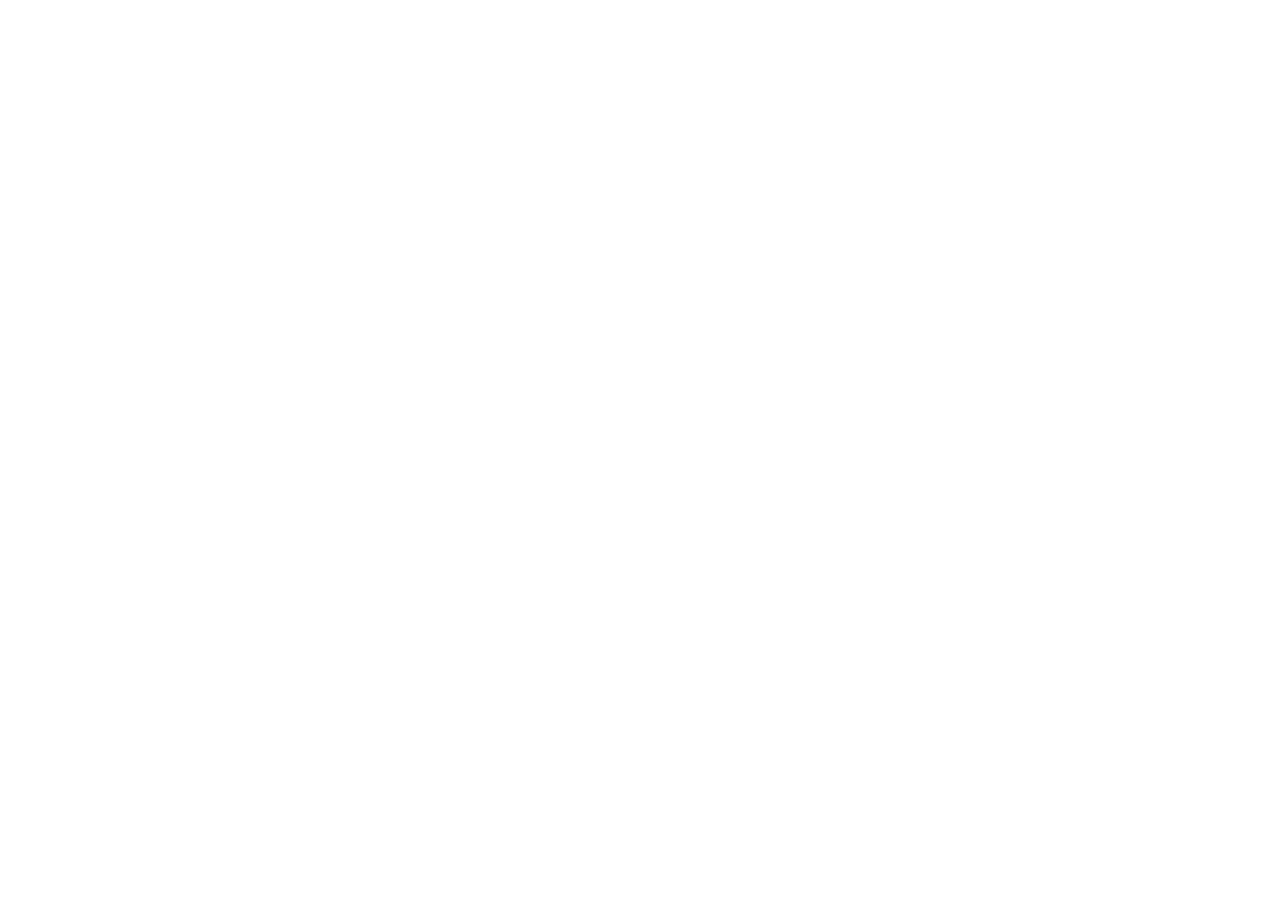
==== BaoKhanh/index.html @ bda7f872 "origin commit" ====
<!DOCTYPE html>
<html lang="en">
  <head>
    <title>Title</title>
    <!-- Required meta tags -->
    <meta charset="utf-8" />
    <meta
      name="viewport"
      content="width=device-width, initial-scale=1, shrink-to-fit=no"
    />

    <!-- Bootstrap CSS -->
    <link
      rel="stylesheet"
      href="https://stackpath.bootstrapcdn.com/bootstrap/4.3.1/css/bootstrap.min.css"
      integrity="sha384-ggOyR0iXCbMQv3Xipma34MD+dH/1fQ784/j6cY/iJTQUOhcWr7x9JvoRxT2MZw1T"
      crossorigin="anonymous"
    />
    <!-- Google Fonts -->
    <link rel="preconnect" href="https://fonts.googleapis.com" />
    <link rel="preconnect" href="https://fonts.gstatic.com" crossorigin />
    <link
      href="https://fonts.googleapis.com/css2?family=Jost:wght@100;300;400;500;700;900&family=Poppins:wght@100;300;400;600;700&family=Roboto+Condensed:wght@300;400;700&display=swap"
      rel="stylesheet"
    />
    <!-- Google Icons -->
    <link rel="stylesheet" href="https://fonts.googleapis.com/css2?family=Material+Symbols+Outlined:opsz,wght,FILL,GRAD@20..48,100..700,0..1,-50..200" />
    <!-- Font Awsome -->
    <link
      rel="stylesheet"
      href="https://cdnjs.cloudflare.com/ajax/libs/font-awesome/6.4.2/css/all.min.css"
      integrity="sha512-z3gLpd7yknf1YoNbCzqRKc4qyor8gaKU1qmn+CShxbuBusANI9QpRohGBreCFkKxLhei6S9CQXFEbbKuqLg0DA=="
      crossorigin="anonymous"
      referrerpolicy="no-referrer"
    />

    <!-- main css -->
    <link rel="stylesheet" href="/css/index.css" />
  </head>
  
  <body>
    <!--1 Heading -->
    <header></header>

    <!--2 Carousel -->
    <section></section>

    <!--3 About Us -->
    <section></section>

    <!--4 Grid -->
    <section></section>

    <!--5 Service -->
    <section></section>

    <!--6 Data -->
    <section></section>

    <!--7 Our Plan -->
    <section></section>

    <!--8 Pet Nutrition -->
    <section></section>

    <!--9 Feedbacks -->
    <section></section>

    <!--10 Update -->
    <section></section>

    <!--11 footer -->
    <footer></footer>
   
    
    <!-- Optional JavaScript -->
    <!-- jQuery first, then Popper.js, then Bootstrap JS -->
    <script
      src="https://code.jquery.com/jquery-3.3.1.slim.min.js"
      integrity="sha384-q8i/X+965DzO0rT7abK41JStQIAqVgRVzpbzo5smXKp4YfRvH+8abtTE1Pi6jizo"
      crossorigin="anonymous"
    ></script>
    <script
      src="https://cdnjs.cloudflare.com/ajax/libs/popper.js/1.14.7/umd/popper.min.js"
      integrity="sha384-UO2eT0CpHqdSJQ6hJty5KVphtPhzWj9WO1clHTMGa3JDZwrnQq4sF86dIHNDz0W1"
      crossorigin="anonymous"
    ></script>
    <script
      src="https://stackpath.bootstrapcdn.com/bootstrap/4.3.1/js/bootstrap.min.js"
      integrity="sha384-JjSmVgyd0p3pXB1rRibZUAYoIIy6OrQ6VrjIEaFf/nJGzIxFDsf4x0xIM+B07jRM"
      crossorigin="anonymous"
    ></script>

    <!-- main js -->
    <script src="/js/index.js"></script>
  </body>
</html>
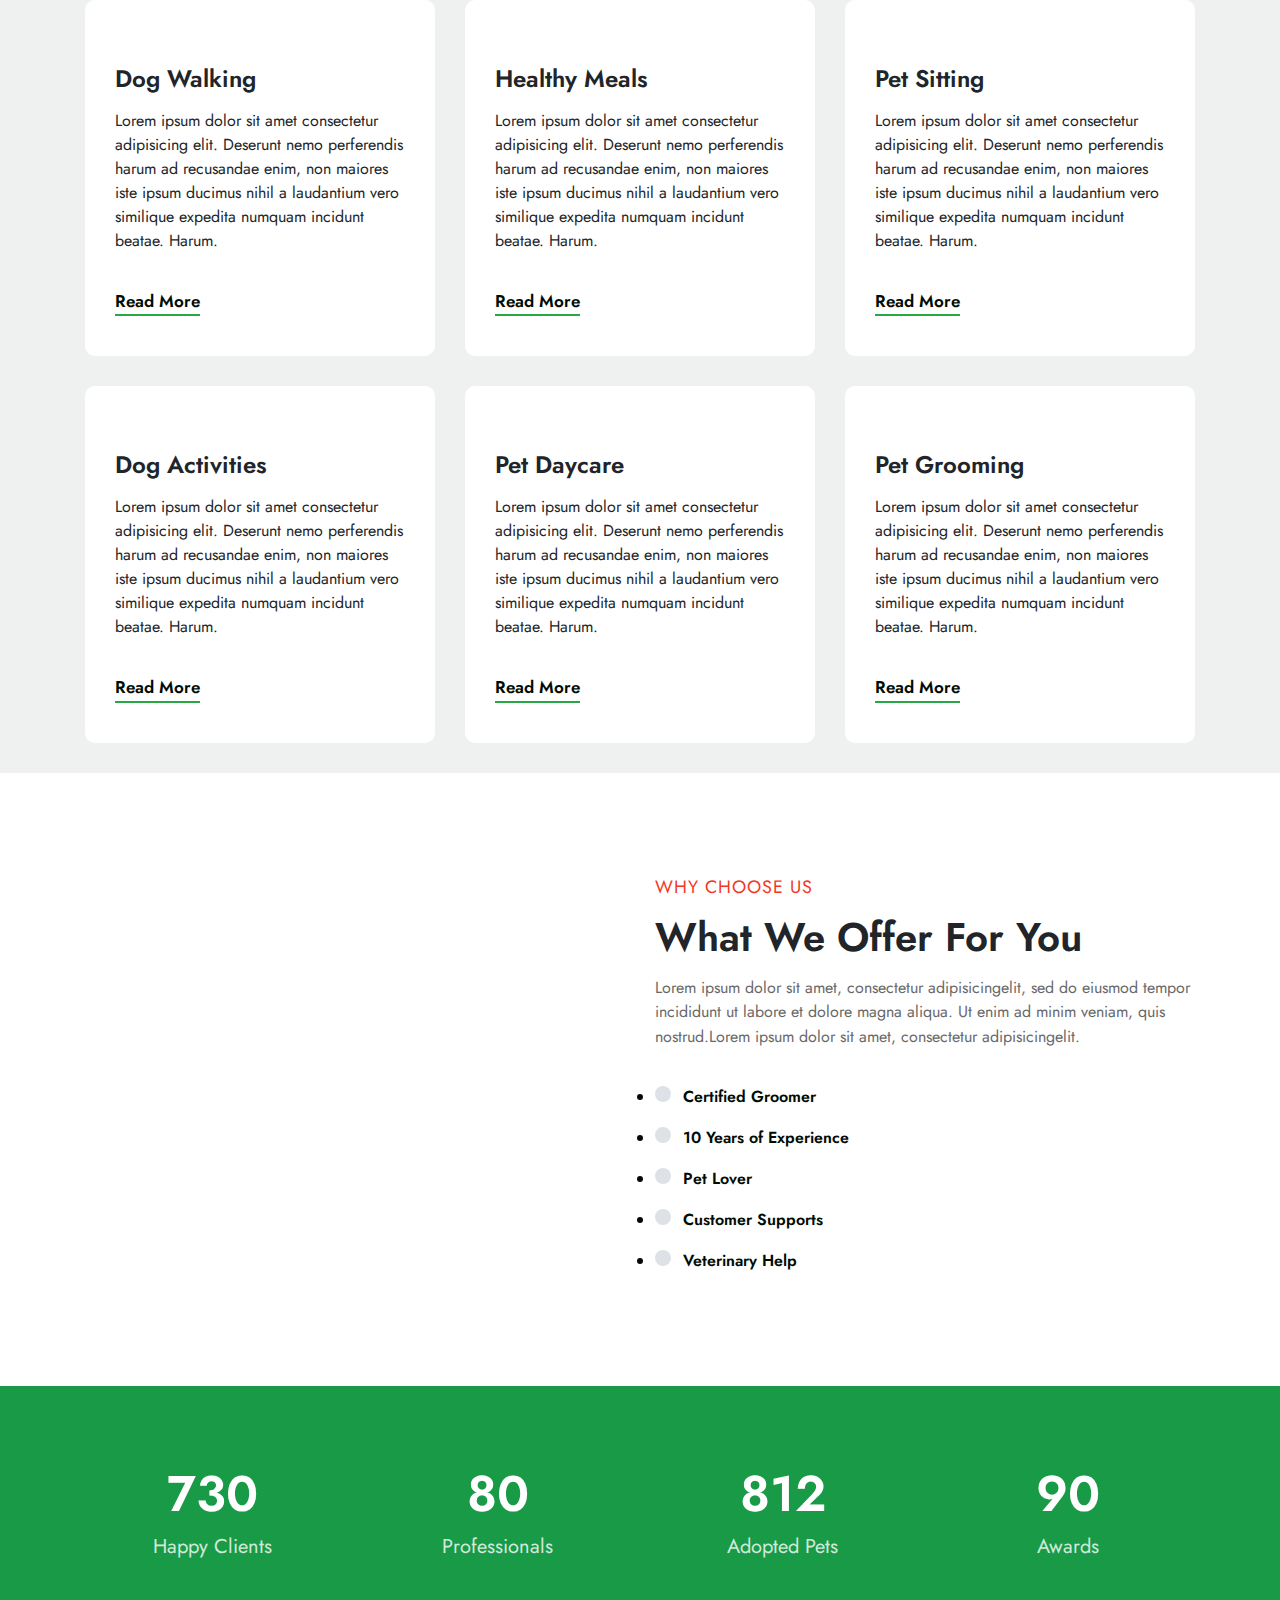
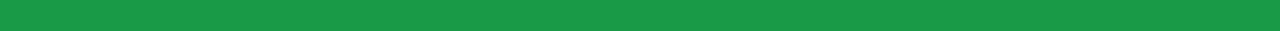
==== commit 5767d376: "update" ====
--- a/BaoKhanh/index.html
+++ b/BaoKhanh/index.html
@@ -24,7 +24,10 @@
       rel="stylesheet"
     />
     <!-- Google Icons -->
-    <link rel="stylesheet" href="https://fonts.googleapis.com/css2?family=Material+Symbols+Outlined:opsz,wght,FILL,GRAD@20..48,100..700,0..1,-50..200" />
+    <link
+      rel="stylesheet"
+      href="https://fonts.googleapis.com/css2?family=Material+Symbols+Outlined:opsz,wght,FILL,GRAD@20..48,100..700,0..1,-50..200"
+    />
     <!-- Font Awsome -->
     <link
       rel="stylesheet"
@@ -35,9 +38,9 @@
     />
 
     <!-- main css -->
-    <link rel="stylesheet" href="/css/index.css" />
+    <link rel="stylesheet" href="./css/index.css" />
   </head>
-  
+
   <body>
     <!--1 Heading -->
     <header></header>
@@ -49,13 +52,177 @@
     <section></section>
 
     <!--4 Grid -->
-    <section></section>
+    <section class="features">
+      <div class="container">
+        <div class="grids row">
+          <div class="col-lg-4 col-sm-6 grids-feature">
+            <div class="area-box">
+              <div class="icon">
+                <i class="fa fa-snowflake"></i>
+              </div>
+              <h4>
+                <a href="#ur1" class="title-head"> Dog Walking</a>
+              </h4>
+              <p>
+                Lorem ipsum dolor sit amet consectetur adipisicing elit.
+                Deserunt nemo perferendis harum ad recusandae enim, non maiores
+                iste ipsum ducimus nihil a laudantium vero similique expedita
+                numquam incidunt beatae. Harum.
+              </p>
+              <a href="#ur1" class="read"> Read more</a>
+            </div>
+          </div>
+          <div class="col-lg-4 col-sm-6 grids-feature mt-sm-0">
+            <div class="area-box">
+              <div class="icon">
+                <i class="fa fa-utensils"></i>
+              </div>
+              <h4>
+                <a href="#ur1" class="title-head"> Healthy Meals</a>
+              </h4>
+              <p>
+                Lorem ipsum dolor sit amet consectetur adipisicing elit.
+                Deserunt nemo perferendis harum ad recusandae enim, non maiores
+                iste ipsum ducimus nihil a laudantium vero similique expedita
+                numquam incidunt beatae. Harum.
+              </p>
+              <a href="#ur1" class="read"> Read more</a>
+            </div>
+          </div>
+          <div class="col-lg-4 col-sm-6 grids-feature mt-lg-0">
+            <div class="area-box">
+              <div class="icon">
+                <i class="fa fa-sign-language"></i>
+              </div>
+              <h4>
+                <a href="#ur1" class="title-head"> Pet Sitting</a>
+              </h4>
+              <p>
+                Lorem ipsum dolor sit amet consectetur adipisicing elit.
+                Deserunt nemo perferendis harum ad recusandae enim, non maiores
+                iste ipsum ducimus nihil a laudantium vero similique expedita
+                numquam incidunt beatae. Harum.
+              </p>
+              <a href="#ur1" class="read"> Read more</a>
+            </div>
+          </div>
+          <div class="col-lg-4 col-sm-6 grids-feature">
+            <div class="area-box">
+              <div class="icon">
+                <i class="fa fa-sitemap"></i>
+              </div>
+              <h4>
+                <a href="#ur1" class="title-head"> Dog Activities</a>
+              </h4>
+              <p>
+                Lorem ipsum dolor sit amet consectetur adipisicing elit.
+                Deserunt nemo perferendis harum ad recusandae enim, non maiores
+                iste ipsum ducimus nihil a laudantium vero similique expedita
+                numquam incidunt beatae. Harum.
+              </p>
+              <a href="#ur1" class="read"> Read more</a>
+            </div>
+          </div>
+          <div class="col-lg-4 col-sm-6 grids-feature mt-sm-0">
+            <div class="area-box">
+              <div class="icon">
+                <i class="fa fa-shower"></i>
+              </div>
+              <h4>
+                <a href="#ur1" class="title-head"> Pet Daycare</a>
+              </h4>
+              <p>
+                Lorem ipsum dolor sit amet consectetur adipisicing elit.
+                Deserunt nemo perferendis harum ad recusandae enim, non maiores
+                iste ipsum ducimus nihil a laudantium vero similique expedita
+                numquam incidunt beatae. Harum.
+              </p>
+              <a href="#ur1" class="read"> Read more</a>
+            </div>
+          </div>
+          <div class="col-lg-4 col-sm-6 grids-feature mt-lg-0">
+            <div class="area-box">
+              <div class="icon">
+                <i class="fa fa-user-md"></i>
+              </div>
+              <h4>
+                <a href="#ur1" class="title-head"> Pet Grooming</a>
+              </h4>
+              <p>
+                Lorem ipsum dolor sit amet consectetur adipisicing elit.
+                Deserunt nemo perferendis harum ad recusandae enim, non maiores
+                iste ipsum ducimus nihil a laudantium vero similique expedita
+                numquam incidunt beatae. Harum.
+              </p>
+              <a href="#ur1" class="read"> Read more</a>
+            </div>
+          </div>
+        </div>
+      </div>
+    </section>
 
     <!--5 Service -->
-    <section></section>
+    <section class="w3l-services1">
+      <div id="content-with-photo4-block" class="py-5">
+        <div class="container py-md-5 py-3 HPCWP">
+          <div class="cwp4-two row">
+            <div class="cwp4-image col-lg-6 pl-lg-5 mb-lg-0 mb-5">
+              <img
+                src="https://wp.w3layouts.com/poochcare/wp-content/themes/Pooch-care/assets/images/ab.jpg"
+                class="img-fluid"
+                alt=""
+              />
+            </div>
+
+            <div class="cwp4-text col-lg-6">
+              <h6 class="sub-title">Why Choose Us</h6>
+              <h3 class="hny-title">What We Offer for You</h3>
+              <p>
+                Lorem ipsum dolor sit amet, consectetur adipisicingelit, sed do
+                eiusmod tempor incididunt ut labore et dolore magna aliqua. Ut
+                enim ad minim veniam, quis nostrud.Lorem ipsum dolor sit amet,
+                consectetur adipisicingelit.
+              </p>
+
+              <ul class="cont-4">
+                <li><span class="fa fa-check"></span>Certified Groomer</li>
+                <li><span class="fa fa-check"></span>10 Years of Experience</li>
+                <li><span class="fa fa-check"></span>Pet Lover</li>
+                <li><span class="fa fa-check"></span>Customer Supports</li>
+                <li><span class="fa fa-check"></span>Veterinary Help</li>
+              </ul>
+            </div>
+          </div>
+        </div>
+      </div>
+    </section>
 
     <!--6 Data -->
-    <section></section>
+    <section class="w3l-stats py-5" id="stats">
+      <div class="gallery-inner container py-lg-0 py-3 HPStats">
+        <div class="row stats-con pb-lg-3 justify-content-center">
+          <div class="col-lg-3 col-6 stats_info counter_grid">
+            <p class="counter">730</p>
+            <h4>Happy Clients</h4>
+          </div>
+
+          <div class="col-lg-3 col-6 stats_info counter_grid1">
+            <p class="counter">80</p>
+            <h4>Professionals</h4>
+          </div>
+
+          <div class="col-lg-3 col-6 stats_info counter_grid mt-lg-0 mt-5">
+            <p class="counter">812</p>
+            <h4>Adopted Pets</h4>
+          </div>
+
+          <div class="col-lg-3 col-6 stats_info counter_grid2 mt-lg-0 mt-5">
+            <p class="counter">90</p>
+            <h4>Awards</h4>
+          </div>
+        </div>
+      </div>
+    </section>
 
     <!--7 Our Plan -->
     <section></section>
@@ -71,8 +238,7 @@
 
     <!--11 footer -->
     <footer></footer>
-   
-    
+
     <!-- Optional JavaScript -->
     <!-- jQuery first, then Popper.js, then Bootstrap JS -->
     <script
@@ -90,8 +256,15 @@
       integrity="sha384-JjSmVgyd0p3pXB1rRibZUAYoIIy6OrQ6VrjIEaFf/nJGzIxFDsf4x0xIM+B07jRM"
       crossorigin="anonymous"
     ></script>
-
+    <script
+      src="https://cdnjs.cloudflare.com/ajax/libs/waypoints/4.0.1/jquery.waypoints.js"
+      integrity="sha512-ZKNVEa7gi0Dz4Rq9jXcySgcPiK+5f01CqW+ZoKLLKr9VMXuCsw3RjWiv8ZpIOa0hxO79np7Ec8DDWALM0bDOaQ=="
+      crossorigin="anonymous"
+      referrerpolicy="no-referrer"
+    ></script>
+    <script src="jquery.countup.js"></script>
+    <script></script>
     <!-- main js -->
-    <script src="/js/index.js"></script>
+    <script src="./js/index.js"></script>
   </body>
 </html>
--- a/BaoKhanh/css/index.css
+++ b/BaoKhanh/css/index.css
@@ -0,0 +1,147 @@
+* {
+  padding: 0;
+  margin: 0;
+  box-sizing: border-box;
+}
+
+body {
+  font-family: "Jost", sans-serif;
+}
+:root {
+  --bg-color: #fff;
+  --font-color: #696969;
+  --headingFont-color: #000c04;
+  --bg-light: rgba(147, 107, 232, 0.05);
+}
+body img {
+  border-radius: 10px;
+}
+.container {
+  width: 100%;
+  padding-right: 15px;
+  padding-left: 15px;
+  margin-right: auto;
+  margin-left: auto;
+}
+.w3l-services1 .cwp4-text {
+  align-self: center;
+}
+.grids-feature {
+  margin-bottom: 30px;
+}
+.features .area-box {
+  padding: 40px 30px;
+  transition: all 0.5s ease 0s;
+  border-radius: 10px;
+  background-color: white;
+  position: relative;
+}
+.features .area-box {
+  padding: 40px 30px;
+  transition: all 0.5s ease 0s;
+  background-color: #fff;
+  position: relative;
+}
+.features .icon i.fa {
+  color: #28a745;
+  font-size: 30px;
+}
+.features .area-box h4 a {
+  font-size: 24px;
+  font-weight: 600;
+  margin-top: 25px;
+  margin-bottom: 15px;
+  display: block;
+  color: var(--heading-color);
+}
+a.read {
+  font-size: 17px;
+  padding: 0;
+  border-bottom: 2px solid #28a745;
+  color: #000c04;
+  transition: 0.3s ease-in-out;
+  font-weight: 600;
+  border-radius: 0;
+  margin-top: 20px;
+  display: inline-block;
+  text-transform: capitalize;
+}
+.row {
+  display: flex;
+  flex-wrap: wrap;
+  margin-right: -15px;
+  margin-left: -15px;
+}
+.img-fluid {
+  max-width: 100%;
+  height: auto;
+}
+.sub-title {
+  font-size: 18px;
+  font-weight: 400;
+  text-transform: uppercase;
+  line-height: 2em;
+  letter-spacing: 1px;
+  color: #f53626;
+}
+.hny-title {
+  font-size: 40px;
+  font-weight: 600;
+  line-height: 48px;
+  text-transform: capitalize;
+}
+.features {
+  background-color: #21252912;
+}
+.w3l-services1 .cwp4-text p {
+  font-style: normal;
+  font-weight: normal;
+  font-size: 16px;
+  line-height: 24.5px;
+  color: #696969;
+  margin: 15px 0 35px 0;
+}
+.w3l-services1 .cwp4-text ul li {
+  font-style: normal;
+  font-weight: normal;
+  font-size: 16px;
+  line-height: 26px;
+  color: #000c04;
+  margin: 15px 0;
+  font-weight: 600;
+}
+.w3l-services1 ul.cont-4 li span.fa {
+  color: #189a46;
+  margin-right: 12px;
+  background: #dee2e6;
+  font-size: 10px;
+  padding: 8px;
+  border-radius: 50%;
+  display: inline-block;
+}
+.w3l-stats {
+  background: #189a46;
+}
+.stats_info {
+  text-align: center;
+  padding: 0;
+  border-top: none;
+  border-bottom: none;
+}
+.stats_info p {
+  font-size: 50px;
+  line-height: 60px;
+  font-weight: 600;
+  color: #fff;
+  margin-top: 30px;
+  margin-bottom: 0;
+}
+.stats_info h4 {
+  font-size: 20px;
+  line-height: 25px;
+  text-transform: capitalize;
+  color: #fff;
+  margin-top: 10px;
+  opacity: 0.8;
+  font-weight: 400;
+}
